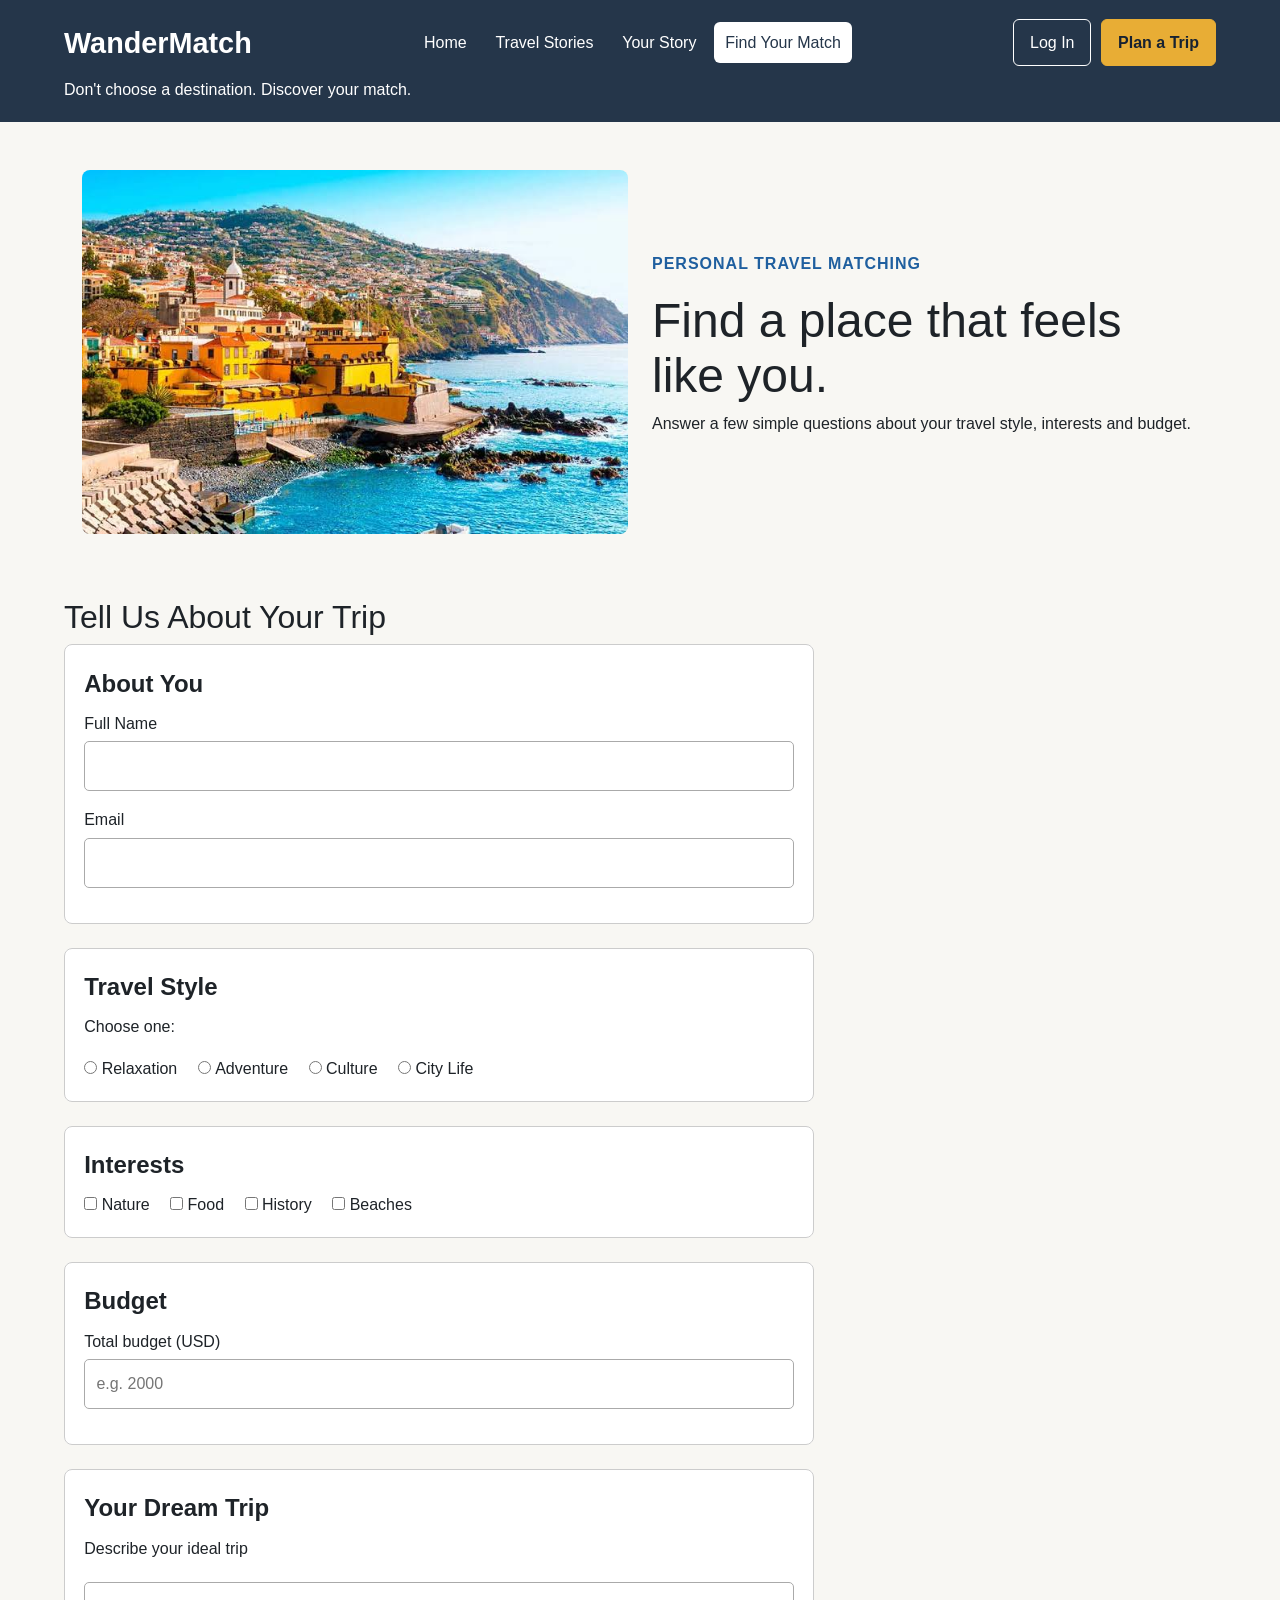
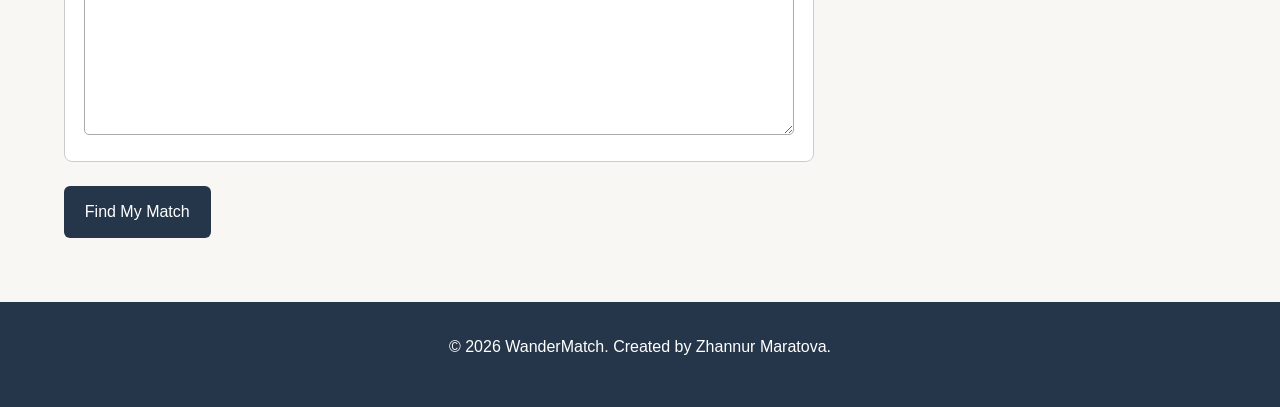
==== contact.html @ 3c4c65a4 "Add files via upload" ====
<!DOCTYPE html>
<html lang="en">
<head>
    <meta charset="UTF-8">
    <meta name="viewport" content="width=device-width, initial-scale=1.0">
    <title>WanderMatch | Find Your Match</title>
    <link href="https://cdn.jsdelivr.net/npm/bootstrap@5.3.8/dist/css/bootstrap.min.css" rel="stylesheet">
    <link rel="stylesheet" href="css/style.css">
</head>

<body>
    <header class="site-header">
        <div class="site-navbar">
            <a href="index.html" class="site-logo">WanderMatch</a>
            <nav class="site-links" aria-label="Main navigation">
                <a href="index.html">Home</a> <a href="stories.html">Travel Stories</a> <a href="match.html">Your Story</a> <a href="contact.html" class="active">Find Your Match</a>
            </nav>
            <div class="nav-actions">
                <button type="button">Log In</button>
                <button type="button" class="primary-button">Plan a Trip</button>
            </div>
        </div>
        
        <p class="tagline">Don't choose a destination. Discover your match.</p>
    </header>

    <main>
        <section class="survey-hero">
            <div class="container">
                <div class="row align-items-center g-4">

                    <div class="col-12 col-lg-6">
                        <img src="images/story-madeira.jpg"
                            class="img-fluid rounded-3"
                            alt="Madeira coast">
                    </div>

                    <div class="col-12 col-lg-6">
                        <p class="small-title">PERSONAL TRAVEL MATCHING</p>
                        <h1>Find a place that feels like you.</h1>
                        <p>
                            Answer a few simple questions about your travel style,
                            interests and budget.
                        </p>
                    </div>

                </div>
            </div>
        </section>

        <section>
            <h2>Tell Us About Your Trip</h2>

            <form action="#" method="post">
                <fieldset>
                    <legend>About You</legend>

                    <p>
                        <label for="full-name">Full Name</label>
                        <input type="text" id="full-name" name="full-name" required>
                    </p>

                    <p>
                        <label for="email">Email</label>
                        <input type="email" id="email" name="email" required>
                    </p>
                </fieldset>

                <fieldset>
                    <legend>Travel Style</legend>

                    <p>Choose one:</p>

                    <input type="radio" id="relaxation" name="travel-style" value="relaxation" required>
                    <label for="relaxation">Relaxation</label>

                    <input type="radio" id="adventure" name="travel-style" value="adventure">
                    <label for="adventure">Adventure</label>

                    <input type="radio" id="culture" name="travel-style" value="culture">
                    <label for="culture">Culture</label>

                    <input type="radio" id="city" name="travel-style" value="city">
                    <label for="city">City Life</label>
                </fieldset>

                <fieldset>
                    <legend>Interests</legend>

                    <input type="checkbox" id="nature" name="interests" value="nature">
                    <label for="nature">Nature</label>

                    <input type="checkbox" id="food" name="interests" value="food">
                    <label for="food">Food</label>

                    <input type="checkbox" id="history" name="interests" value="history">
                    <label for="history">History</label>

                    <input type="checkbox" id="beaches" name="interests" value="beaches">
                    <label for="beaches">Beaches</label>
                </fieldset>

                <fieldset>
                    <legend>Budget</legend>

                    <p>
                        <label for="budget">Total budget (USD)</label>
                        <input type="number" id="budget" name="budget" min="100" placeholder="e.g. 2000">
                    </p>
                </fieldset>

                <fieldset>
                    <legend>Your Dream Trip</legend>

                    <p>
                        <label for="dream-trip">Describe your ideal trip</label>
                    </p>

                    <textarea id="dream-trip" name="dream-trip" rows="5"></textarea>
                </fieldset>

                <button type="submit">Find My Match</button>
            </form>
        </section>
    </main>

    <footer>
        <p>&copy; 2026 WanderMatch. Created by Zhannur Maratova.</p>
    </footer>
    <script src="https://cdn.jsdelivr.net/npm/bootstrap@5.3.8/dist/js/bootstrap.bundle.min.js"></script>
</body>
</html>
---- css/style.css ----
* {
    box-sizing: border-box;
}

body {
    margin: 0;
    background-color: #f8f7f3;
    color: #1e2328;
    font-family: Arial, Helvetica, sans-serif;
    line-height: 1.6;
}
.nav-actions {
    display: flex;
    gap: 0.6rem;
    margin-left: auto;
}

.nav-actions button {
    padding: 0.6rem 1rem;
    border: 1px solid white;
    border-radius: 6px;
    background-color: transparent;
    color: white;
}

.nav-actions .primary-button,
.primary-button {
    background-color: #e8ad35;
    color: #172231;
    border-color: #e8ad35;
    font-weight: bold;
}

img {
    max-width: 100%;
    height: auto;
    display: block;
}

.site-header {
    background-color: #25364a;
    color: white;
    padding: 1.2rem 5%;
}

.site-navbar {
    display: flex;
    align-items: center;
    flex-wrap: wrap;
    gap: 1rem;
}

.site-logo {
    color: white;
    text-decoration: none;
    font-size: 1.8rem;
    font-weight: bold;
}

.site-links {
    display: flex;
    flex-wrap: wrap;
    gap: 0.4rem;
    margin-left: auto;
}

.site-links a {
    color: white;
    text-decoration: none;
    padding: 0.5rem 0.7rem;
    border-radius: 6px;
}

.site-links a:hover,
.site-links a.active {
    background-color: white;
    color: #25364a;
}

.tagline {
    margin: 0.7rem 0 0;
}

main {
    width: 90%;
    max-width: 1200px;
    margin: 0 auto;
}

section {
    margin: 4rem 0;
}

h1 {
    font-size: 3rem;
    line-height: 1.15;
}

h2 {
    font-size: 2rem;
}

h3 {
    font-size: 1.3rem;
}

.small-title {
    color: #1f5f9f;
    font-weight: bold;
    letter-spacing: 1px;
}

.main-button {
    display: inline-block;
    margin-top: 1rem;
    padding: 0.8rem 1.2rem;
    background-color: #25364a;
    color: white;
    text-decoration: none;
    border-radius: 6px;
}


.home-hero {
    display: flex;
    align-items: center;
    gap: 2rem;
}

.home-hero .hero-text,
.home-hero img {
    flex: 1;
}

.home-hero img {
    border-radius: 12px;
}

.steps {
    display: flex;
    flex-wrap: wrap;
    gap: 1rem;
}

.step-card {
    flex: 1 1 220px;
    padding: 1.2rem;
    background-color: white;
    border: 1px solid #dddddd;
    border-radius: 8px;
}

.step-card span {
    display: inline-block;
    padding: 0.4rem 0.7rem;
    background-color: #e8ad35;
    border-radius: 50%;
    font-weight: bold;
}

.accordion-button:not(.collapsed) {
    background-color: #eaf0f4;
    color: #25364a;
}

.stories {
    display: grid;
    grid-template-columns: 1fr;
    gap: 1rem;
}


.table-wrap {
    overflow-x: auto;
}

table {
    width: 100%;
    border-collapse: collapse;
    background-color: white;
}

caption {
    margin-bottom: 0.7rem;
    font-weight: bold;
}

th,
td {
    padding: 0.8rem;
    border: 1px solid #cccccc;
    text-align: left;
}

thead {
    background-color: #25364a;
    color: white;
}

.survey-hero {
    margin-top: 3rem;
}

form {
    max-width: 750px;
}

fieldset {
    margin-bottom: 1.5rem;
    padding: 1.2rem;
    background-color: white;
    border: 1px solid #cccccc;
    border-radius: 8px;
}

legend {
    font-weight: bold;
}

label {
    margin-right: 1rem;
}

input,
textarea,
button {
    font: inherit;
}

input[type="text"],
input[type="email"],
input[type="number"],
textarea {
    width: 100%;
    padding: 0.7rem;
    margin-top: 0.3rem;
    border: 1px solid #aaaaaa;
    border-radius: 5px;
}

form button {
    padding: 0.8rem 1.3rem;
    background-color: #25364a;
    color: white;
    border: none;
    border-radius: 6px;
    cursor: pointer;
}

footer {
    margin-top: 4rem;
    padding: 2rem 5%;
    background-color: #25364a;
    color: white;
    text-align: center;
}

@media (min-width: 768px) {
    .stories{
        grid-template-columns: repeat(2, 1fr);
    }
}

@media (min-width: 992px) {
    .stories{
        grid-template-columns: repeat(3, 1fr);
    }
}

@media (max-width: 767px) {
    .site-links {
        width: 100%;
        margin-left: 0;
    }

    .home-hero {
        flex-direction: column;
        align-items: flex-start;
    }

    h1 {
        font-size: 2.2rem;
    }

    section {
        margin: 3rem 0;
    }
}


.add-memory-button {
    display: inline-block;
    margin-top: 1rem;
    padding: 0.7rem 1rem;
    background-color: #e8ad35;
    color: #172231;
    text-decoration: none;
    border-radius: 6px;
    font-weight: bold;
}

.memory-cards {
    display: grid;
    grid-template-columns: 1fr;
    gap: 1rem;
}

.memory-card {
    background-color: white;
    border: 1px solid #dddddd;
    border-radius: 8px;
    overflow: hidden;
    display: flex;
    flex-direction: column;
}

.memory-card img {
    width: 100%;
    aspect-ratio: 16 / 10;
    object-fit: cover;
}

.memory-text {
    padding: 1rem;
    display: flex;
    flex-direction: column;
    flex: 1;
}

.memory-text h2 {
    margin-bottom: 0.3rem;
}

.memory-date {
    color: #657080;
    font-size: 0.9rem;
}

.memory-link {
    color: #1f5f9f;
    font-weight: bold;
    text-decoration: none;
    margin-top: auto;
}
.story-card {
    background-color: white;
    border: 1px solid #dddddd;
    border-radius: 8px;
    overflow: hidden;
}

.story-card img{
    width: 100%;
    aspect-ratio: 16 / 10;
    object-fit: cover;
}
.main-button:hover {
    opacity: 0.85;
}

.story-text{
    padding: 1rem;
}

@media (min-width: 768px) {
    .memory-cards {
        grid-template-columns: repeat(2, 1fr);
    }
}

@media (min-width: 992px) {
    .memory-cards {
        grid-template-columns: repeat(3, 1fr);
    }
}
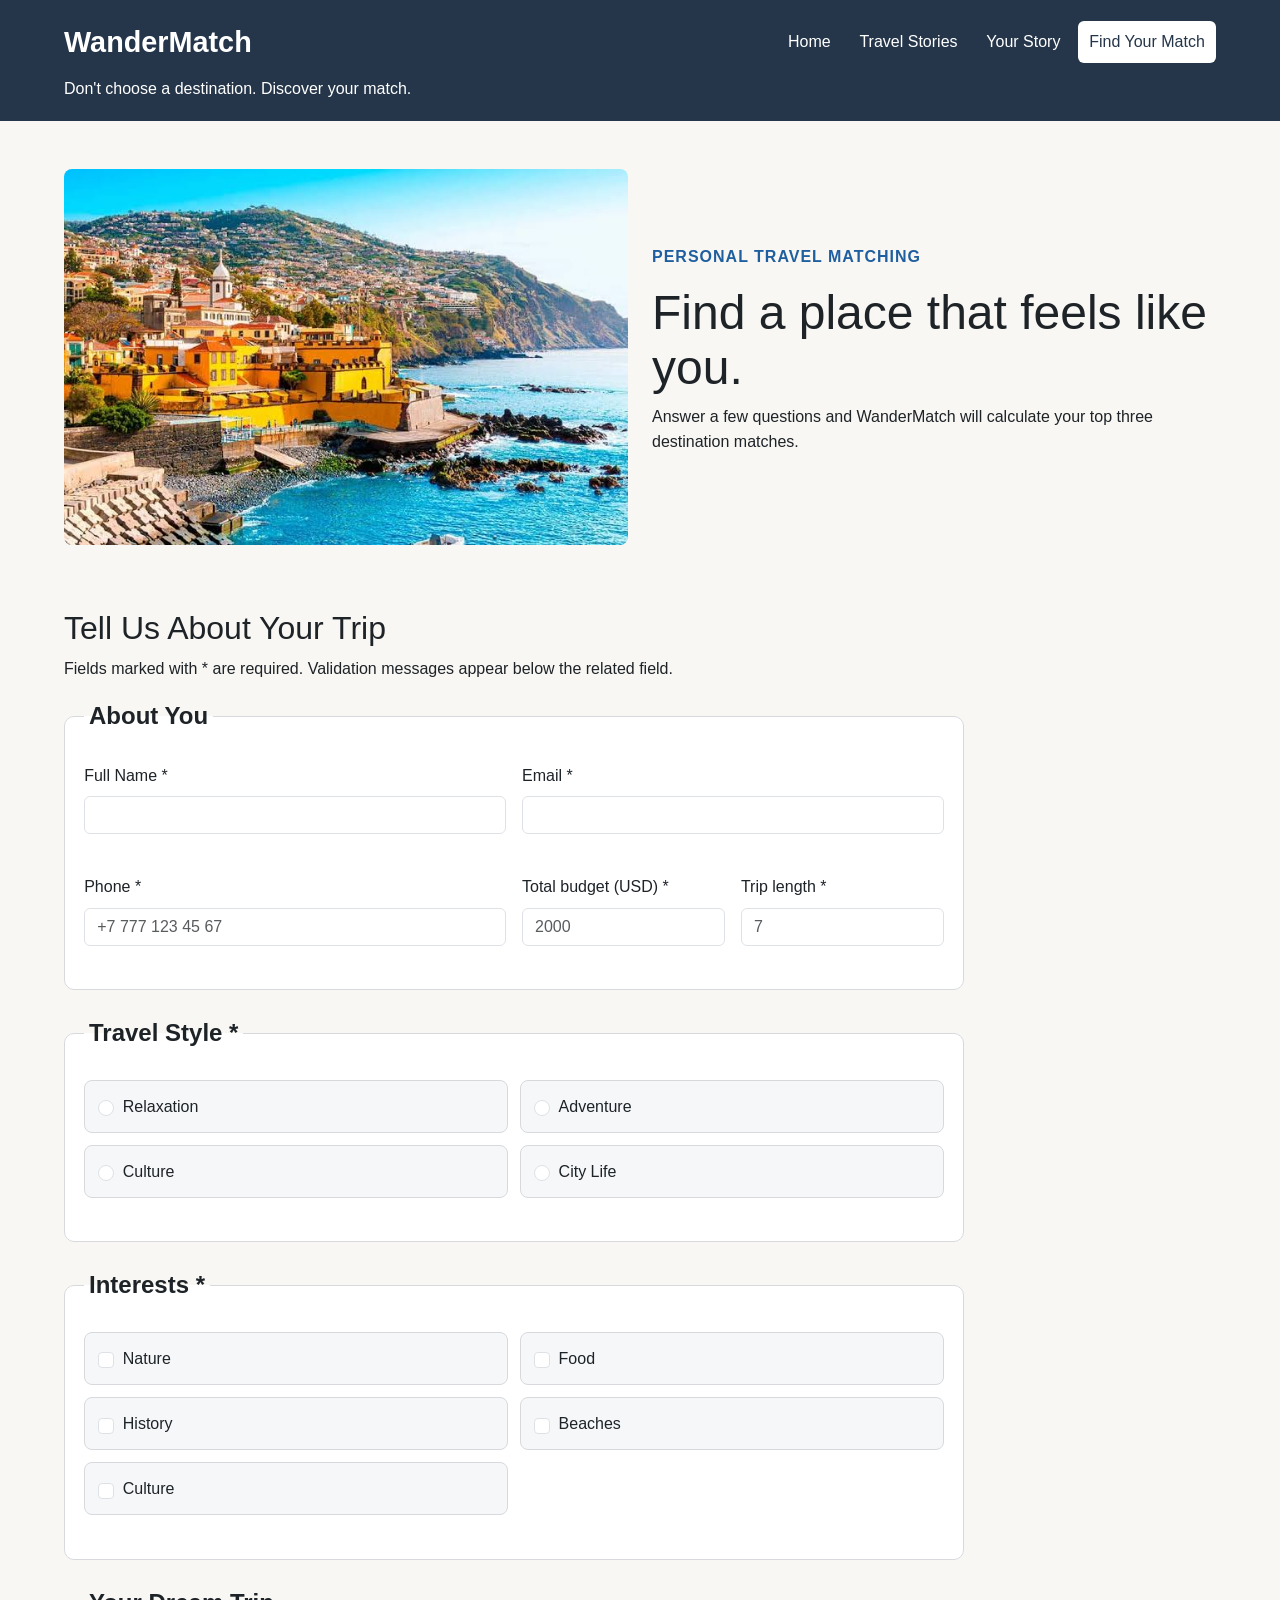
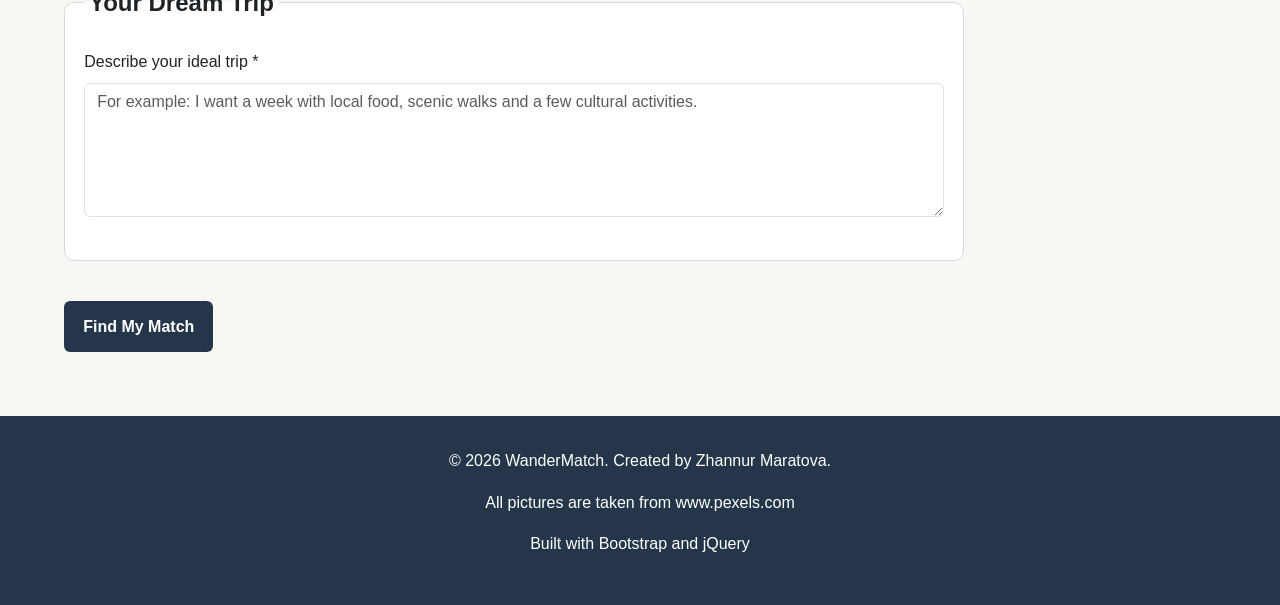
==== commit f7a4acf4: "Add Endterm interactive features" ====
--- a/contact.html
+++ b/contact.html
@@ -7,126 +7,122 @@
     <link href="https://cdn.jsdelivr.net/npm/bootstrap@5.3.8/dist/css/bootstrap.min.css" rel="stylesheet">
     <link rel="stylesheet" href="css/style.css">
 </head>
-
 <body>
+    <a class="skip-link" href="#mainContent">Skip to main content</a>
     <header class="site-header">
         <div class="site-navbar">
             <a href="index.html" class="site-logo">WanderMatch</a>
             <nav class="site-links" aria-label="Main navigation">
-                <a href="index.html">Home</a> <a href="stories.html">Travel Stories</a> <a href="match.html">Your Story</a> <a href="contact.html" class="active">Find Your Match</a>
+                <a href="index.html">Home</a>
+                <a href="stories.html">Travel Stories</a>
+                <a href="match.html">Your Story</a>
+                <a href="contact.html" class="active" aria-current="page">Find Your Match</a>
             </nav>
-            <div class="nav-actions">
-                <button type="button">Log In</button>
-                <button type="button" class="primary-button">Plan a Trip</button>
-            </div>
         </div>
-        
         <p class="tagline">Don't choose a destination. Discover your match.</p>
     </header>
 
-    <main>
-        <section class="survey-hero">
-            <div class="container">
-                <div class="row align-items-center g-4">
-
-                    <div class="col-12 col-lg-6">
-                        <img src="images/story-madeira.jpg"
-                            class="img-fluid rounded-3"
-                            alt="Madeira coast">
-                    </div>
-
-                    <div class="col-12 col-lg-6">
-                        <p class="small-title">PERSONAL TRAVEL MATCHING</p>
-                        <h1>Find a place that feels like you.</h1>
-                        <p>
-                            Answer a few simple questions about your travel style,
-                            interests and budget.
-                        </p>
-                    </div>
-
+    <main id="mainContent">
+        <section class="survey-hero container-fluid px-0">
+            <div class="row align-items-center g-4">
+                <div class="col-12 col-lg-6">
+                    <img src="images/story-madeira.jpg" class="img-fluid rounded-3" alt="Madeira coast and ocean">
+                </div>
+                <div class="col-12 col-lg-6">
+                    <p class="small-title">PERSONAL TRAVEL MATCHING</p>
+                    <h1>Find a place that feels like you.</h1>
+                    <p>Answer a few questions and WanderMatch will calculate your top three destination matches.</p>
                 </div>
             </div>
         </section>
 
         <section>
             <h2>Tell Us About Your Trip</h2>
+            <p>Fields marked with * are required. Validation messages appear below the related field.</p>
 
-            <form action="#" method="post">
+            <form id="matchForm" class="match-form" novalidate>
                 <fieldset>
                     <legend>About You</legend>
-
-                    <p>
-                        <label for="full-name">Full Name</label>
-                        <input type="text" id="full-name" name="full-name" required>
-                    </p>
-
-                    <p>
-                        <label for="email">Email</label>
-                        <input type="email" id="email" name="email" required>
-                    </p>
+                    <div class="row g-3">
+                        <div class="col-md-6">
+                            <label class="form-label" for="full-name">Full Name *</label>
+                            <input class="form-control" type="text" id="full-name" autocomplete="name" required>
+                            <div id="full-nameError" class="field-error" role="alert"></div>
+                        </div>
+                        <div class="col-md-6">
+                            <label class="form-label" for="email">Email *</label>
+                            <input class="form-control" type="email" id="email" autocomplete="email" required>
+                            <div id="emailError" class="field-error" role="alert"></div>
+                        </div>
+                        <div class="col-md-6">
+                            <label class="form-label" for="phone">Phone *</label>
+                            <input class="form-control" type="tel" id="phone" autocomplete="tel" placeholder="+7 777 123 45 67" required>
+                            <div id="phoneError" class="field-error" role="alert"></div>
+                        </div>
+                        <div class="col-md-3">
+                            <label class="form-label" for="budget">Total budget (USD) *</label>
+                            <input class="form-control" type="number" id="budget" min="300" max="15000" placeholder="2000" required>
+                            <div id="budgetError" class="field-error" role="alert"></div>
+                        </div>
+                        <div class="col-md-3">
+                            <label class="form-label" for="trip-days">Trip length *</label>
+                            <input class="form-control" type="number" id="trip-days" min="2" max="30" placeholder="7" required>
+                            <div id="trip-daysError" class="field-error" role="alert"></div>
+                        </div>
+                    </div>
                 </fieldset>
 
                 <fieldset>
-                    <legend>Travel Style</legend>
-
-                    <p>Choose one:</p>
-
-                    <input type="radio" id="relaxation" name="travel-style" value="relaxation" required>
-                    <label for="relaxation">Relaxation</label>
-
-                    <input type="radio" id="adventure" name="travel-style" value="adventure">
-                    <label for="adventure">Adventure</label>
-
-                    <input type="radio" id="culture" name="travel-style" value="culture">
-                    <label for="culture">Culture</label>
-
-                    <input type="radio" id="city" name="travel-style" value="city">
-                    <label for="city">City Life</label>
+                    <legend>Travel Style *</legend>
+                    <div class="choice-grid">
+                        <label class="choice-card"><input class="form-check-input" type="radio" name="travel-style" value="relaxation"> Relaxation</label>
+                        <label class="choice-card"><input class="form-check-input" type="radio" name="travel-style" value="adventure"> Adventure</label>
+                        <label class="choice-card"><input class="form-check-input" type="radio" name="travel-style" value="culture"> Culture</label>
+                        <label class="choice-card"><input class="form-check-input" type="radio" name="travel-style" value="city"> City Life</label>
+                    </div>
+                    <div id="styleError" class="field-error" role="alert"></div>
                 </fieldset>
 
                 <fieldset>
-                    <legend>Interests</legend>
-
-                    <input type="checkbox" id="nature" name="interests" value="nature">
-                    <label for="nature">Nature</label>
-
-                    <input type="checkbox" id="food" name="interests" value="food">
-                    <label for="food">Food</label>
-
-                    <input type="checkbox" id="history" name="interests" value="history">
-                    <label for="history">History</label>
-
-                    <input type="checkbox" id="beaches" name="interests" value="beaches">
-                    <label for="beaches">Beaches</label>
-                </fieldset>
-
-                <fieldset>
-                    <legend>Budget</legend>
-
-                    <p>
-                        <label for="budget">Total budget (USD)</label>
-                        <input type="number" id="budget" name="budget" min="100" placeholder="e.g. 2000">
-                    </p>
+                    <legend>Interests *</legend>
+                    <div class="choice-grid">
+                        <label class="choice-card"><input class="form-check-input" type="checkbox" name="interests" value="nature"> Nature</label>
+                        <label class="choice-card"><input class="form-check-input" type="checkbox" name="interests" value="food"> Food</label>
+                        <label class="choice-card"><input class="form-check-input" type="checkbox" name="interests" value="history"> History</label>
+                        <label class="choice-card"><input class="form-check-input" type="checkbox" name="interests" value="beaches"> Beaches</label>
+                        <label class="choice-card"><input class="form-check-input" type="checkbox" name="interests" value="culture"> Culture</label>
+                    </div>
+                    <div id="interestsError" class="field-error" role="alert"></div>
                 </fieldset>
 
                 <fieldset>
                     <legend>Your Dream Trip</legend>
-
-                    <p>
-                        <label for="dream-trip">Describe your ideal trip</label>
-                    </p>
-
-                    <textarea id="dream-trip" name="dream-trip" rows="5"></textarea>
+                    <label class="form-label" for="dream-trip">Describe your ideal trip *</label>
+                    <textarea class="form-control" id="dream-trip" rows="5" placeholder="For example: I want a week with local food, scenic walks and a few cultural activities." required></textarea>
+                    <div id="dream-tripError" class="field-error" role="alert"></div>
                 </fieldset>
 
-                <button type="submit">Find My Match</button>
+                <button class="main-form-button" type="submit">Find My Match</button>
+                <p id="formSuccess" class="success-message temporary-message" role="status"></p>
             </form>
+        </section>
+
+        <section id="matchResults" class="match-results" hidden aria-labelledby="matchResultsTitle">
+            <p class="small-title">YOUR RESULTS</p>
+            <h2 id="matchResultsTitle">Your top destination matches</h2>
+            <div id="matchResultList" class="match-result-list" aria-live="polite"></div>
         </section>
     </main>
 
     <footer>
         <p>&copy; 2026 WanderMatch. Created by Zhannur Maratova.</p>
+        <p> All pictures are taken from www.pexels.com</p>
+        <p> Built with Bootstrap and jQuery</p>
     </footer>
+    <script src="https://code.jquery.com/jquery-3.7.1.min.js"></script>
     <script src="https://cdn.jsdelivr.net/npm/bootstrap@5.3.8/dist/js/bootstrap.bundle.min.js"></script>
+    <script src="js/data.js"></script>
+    <script src="js/common.js"></script>
+    <script src="js/matcher.js"></script>
 </body>
 </html>
--- a/css/style.css
+++ b/css/style.css
@@ -1,375 +1,255 @@
-* {
-    box-sizing: border-box;
-}
+* { box-sizing: border-box; }
+
+:root {
+    --navy: #25364a;
+    --gold: #e8ad35;
+    --off-white: #f8f7f3;
+    --blue: #1f5f9f;
+    --text: #1e2328;
+    --muted: #657080;
+    --border: #d7d9dc;
+    --danger: #a62525;
+    --success: #176b43;
+}
+
+html { scroll-behavior: auto; }
 
 body {
     margin: 0;
-    background-color: #f8f7f3;
-    color: #1e2328;
+    background-color: var(--off-white);
+    color: var(--text);
     font-family: Arial, Helvetica, sans-serif;
     line-height: 1.6;
 }
-.nav-actions {
-    display: flex;
-    gap: 0.6rem;
-    margin-left: auto;
-}
-
-.nav-actions button {
-    padding: 0.6rem 1rem;
-    border: 1px solid white;
+
+img { max-width: 100%; height: auto; display: block; }
+button, input, textarea, select { font: inherit; }
+
+.skip-link {
+    position: absolute;
+    left: 1rem;
+    top: -4rem;
+    z-index: 1000;
+    padding: 0.7rem 1rem;
+    background: white;
+    color: var(--navy);
     border-radius: 6px;
-    background-color: transparent;
-    color: white;
-}
-
-.nav-actions .primary-button,
-.primary-button {
-    background-color: #e8ad35;
-    color: #172231;
-    border-color: #e8ad35;
-    font-weight: bold;
-}
-
-img {
-    max-width: 100%;
-    height: auto;
-    display: block;
-}
+}
+.skip-link:focus { top: 1rem; }
 
 .site-header {
-    background-color: #25364a;
+    background-color: var(--navy);
     color: white;
     padding: 1.2rem 5%;
 }
-
-.site-navbar {
-    display: flex;
-    align-items: center;
-    flex-wrap: wrap;
-    gap: 1rem;
-}
-
-.site-logo {
-    color: white;
+.site-navbar { display: flex; align-items: center; flex-wrap: wrap; gap: 1rem; }
+.site-logo { color: white; text-decoration: none; font-size: 1.8rem; font-weight: bold; }
+.site-links { display: flex; flex-wrap: wrap; gap: 0.4rem; margin-left: auto; }
+.site-links a { color: white; text-decoration: none; padding: 0.5rem 0.7rem; border-radius: 6px; }
+.site-links a:hover, .site-links a.active { background-color: white; color: var(--navy); }
+.tagline { margin: 0.7rem 0 0; }
+
+.main-button,
+.add-memory-button,
+.main-form-button,
+.details-button,
+.delete-memory-button {
+    border-radius: 6px;
     text-decoration: none;
-    font-size: 1.8rem;
-    font-weight: bold;
-}
-
-.site-links {
-    display: flex;
-    flex-wrap: wrap;
-    gap: 0.4rem;
-    margin-left: auto;
-}
-
-.site-links a {
-    color: white;
-    text-decoration: none;
-    padding: 0.5rem 0.7rem;
-    border-radius: 6px;
-}
-
-.site-links a:hover,
-.site-links a.active {
-    background-color: white;
-    color: #25364a;
-}
-
-.tagline {
-    margin: 0.7rem 0 0;
-}
-
-main {
-    width: 90%;
-    max-width: 1200px;
-    margin: 0 auto;
-}
-
-section {
-    margin: 4rem 0;
-}
-
-h1 {
-    font-size: 3rem;
-    line-height: 1.15;
-}
-
-h2 {
-    font-size: 2rem;
-}
-
-h3 {
-    font-size: 1.3rem;
-}
-
-.small-title {
-    color: #1f5f9f;
-    font-weight: bold;
-    letter-spacing: 1px;
-}
-
-.main-button {
+    cursor: pointer;
+}
+main { width: 90%; max-width: 1200px; margin: 0 auto; }
+section { margin: 4rem 0; }
+h1 { font-size: clamp(2.2rem, 5vw, 3rem); line-height: 1.15; }
+h2 { font-size: clamp(1.6rem, 4vw, 2rem); }
+h3 { font-size: 1.3rem; }
+.small-title { color: var(--blue); font-weight: bold; letter-spacing: 1px; }
+
+.main-button,
+.main-form-button {
     display: inline-block;
     margin-top: 1rem;
     padding: 0.8rem 1.2rem;
-    background-color: #25364a;
-    color: white;
-    text-decoration: none;
-    border-radius: 6px;
-}
-
-
-.home-hero {
-    display: flex;
-    align-items: center;
-    gap: 2rem;
-}
-
-.home-hero .hero-text,
-.home-hero img {
-    flex: 1;
-}
-
-.home-hero img {
-    border-radius: 12px;
-}
-
-.steps {
-    display: flex;
-    flex-wrap: wrap;
-    gap: 1rem;
-}
-
-.step-card {
-    flex: 1 1 220px;
-    padding: 1.2rem;
-    background-color: white;
-    border: 1px solid #dddddd;
-    border-radius: 8px;
-}
-
-.step-card span {
-    display: inline-block;
-    padding: 0.4rem 0.7rem;
-    background-color: #e8ad35;
-    border-radius: 50%;
-    font-weight: bold;
-}
-
-.accordion-button:not(.collapsed) {
-    background-color: #eaf0f4;
-    color: #25364a;
-}
-
-.stories {
-    display: grid;
-    grid-template-columns: 1fr;
-    gap: 1rem;
-}
-
-
-.table-wrap {
-    overflow-x: auto;
-}
-
-table {
-    width: 100%;
-    border-collapse: collapse;
-    background-color: white;
-}
-
-caption {
-    margin-bottom: 0.7rem;
-    font-weight: bold;
-}
-
-th,
-td {
-    padding: 0.8rem;
-    border: 1px solid #cccccc;
-    text-align: left;
-}
-
-thead {
-    background-color: #25364a;
-    color: white;
-}
-
-.survey-hero {
-    margin-top: 3rem;
-}
-
-form {
-    max-width: 750px;
-}
-
-fieldset {
-    margin-bottom: 1.5rem;
-    padding: 1.2rem;
-    background-color: white;
-    border: 1px solid #cccccc;
-    border-radius: 8px;
-}
-
-legend {
-    font-weight: bold;
-}
-
-label {
-    margin-right: 1rem;
-}
-
-input,
-textarea,
-button {
-    font: inherit;
-}
-
-input[type="text"],
-input[type="email"],
-input[type="number"],
-textarea {
-    width: 100%;
-    padding: 0.7rem;
-    margin-top: 0.3rem;
-    border: 1px solid #aaaaaa;
-    border-radius: 5px;
-}
-
-form button {
-    padding: 0.8rem 1.3rem;
-    background-color: #25364a;
+    background-color: var(--navy);
     color: white;
     border: none;
-    border-radius: 6px;
+    font-weight: 700;
+}
+.main-button:hover,
+.main-form-button:hover,
+.add-memory-button:hover { filter: brightness(0.92); }
+.home-hero {
+    display: grid;
+    grid-template-columns: 1fr 1fr;
+    align-items: center;
+    gap: 3rem;
+}
+
+.home-hero .hero-text {
+    min-width: 0;
+}
+
+.home-hero img {
+    width: 100%;
+    aspect-ratio: 3 / 2;
+    object-fit: cover;
+    border-radius: 12px;
+}
+.steps { display: flex; flex-wrap: wrap; gap: 1rem; }
+.step-card { flex: 1 1 220px; padding: 1.2rem; background: white; border: 1px solid var(--border); border-radius: 10px; }
+.step-card span { display: inline-block; padding: 0.4rem 0.7rem; background: var(--gold); border-radius: 50%; font-weight: bold; }
+.accordion-button:not(.collapsed) { background-color: #eaf0f4; color: var(--navy); }
+.explore-tools { display: flex; justify-content: space-between; align-items: end; gap: 2rem; padding: 1.5rem; background: white; border: 1px solid var(--border); border-radius: 12px; }
+.tool-grid { display: grid; grid-template-columns: repeat(3, minmax(160px, 1fr)); gap: 1rem; width: min(760px, 100%); }
+.tool-grid label { display: block; font-weight: 700; margin-bottom: 0.35rem; }
+.stories { display: grid; grid-template-columns: 1fr; gap: 1rem; }
+.story-card { background: white; border: 1px solid var(--border); border-radius: 10px; overflow: hidden; position: relative; transition: transform 180ms ease, box-shadow 180ms ease; }
+.story-card:hover { transform: translateY(-4px); box-shadow: 0 10px 24px rgba(37,54,74,0.13); }
+.story-card img { width: 100%; aspect-ratio: 16 / 10; object-fit: cover; }
+.story-text { padding: 1rem; }
+.destination-region, .destination-country { color: var(--muted); margin-bottom: 0.25rem; }
+.destination-meta { display: flex; justify-content: space-between; gap: 1rem; margin: 0.8rem 0; font-weight: 700; }
+.interest-line { color: var(--blue); }
+.details-button { padding: 0.55rem 0.85rem; border: 1px solid var(--navy); background: transparent; color: var(--navy); font-weight: 700; }
+.story-details { margin-top: 0.8rem; padding: 0.8rem; background: #f2f5f7; border-radius: 8px; }
+.empty-state { padding: 1rem; background: #fff4d5; border: 1px solid #e2c063; border-radius: 8px; }
+
+.add-memory-button { display: inline-block; margin-top: 1rem; padding: 0.7rem 1rem; background: var(--gold); color: #172231; border: none; font-weight: bold; }
+.memory-stats { margin-top: 1rem; color: var(--muted); font-weight: 700; }
+.memory-form-panel { padding: 1.5rem; background: white; border: 1px solid var(--border); border-radius: 10px; }
+.memory-cards { display: grid; grid-template-columns: 1fr; gap: 1rem; }
+.memory-card { background: white; border: 1px solid var(--border); border-radius: 10px; overflow: hidden; display: flex; flex-direction: column; transition: transform 180ms ease, box-shadow 180ms ease; }
+.memory-card:hover { transform: translateY(-4px); box-shadow: 0 10px 24px rgba(37,54,74,0.13); }
+.memory-card img { width: 100%; aspect-ratio: 16 / 10; object-fit: cover; }
+.memory-text { padding: 1rem; display: flex; flex-direction: column; flex: 1; }
+.memory-date { color: var(--muted); font-size: 0.9rem; }
+.memory-rating { font-weight: 700; color: var(--blue); }
+.delete-memory-button { align-self: flex-start; margin-top: auto; padding: 0.5rem 0.8rem; border: 1px solid var(--danger); color: var(--danger); background: white; }
+
+.optional-label { color: var(--muted); font-weight: 400; }
+.memory-photo-placeholder {
+    width: 100%;
+    aspect-ratio: 16 / 10;
+    display: grid;
+    place-items: center;
+    align-content: center;
+    gap: 0.45rem;
+    background: linear-gradient(145deg, #dceaf4, #f6edd2);
+    color: var(--navy);
+    text-align: center;
+}
+.memory-plane-icon { font-size: clamp(3rem, 8vw, 5rem); line-height: 1; transform: rotate(-8deg); }
+.memory-placeholder-text { font-weight: 800; letter-spacing: 0.04em; }
+
+.confirm-overlay[hidden] { display: none; }
+.confirm-overlay {
+    position: fixed;
+    inset: 0;
+    z-index: 2000;
+    display: grid;
+    place-items: center;
+    padding: 1rem;
+    background: rgba(18, 28, 39, 0.66);
+}
+.confirm-dialog {
+    width: min(480px, 100%);
+    margin: 0;
+    padding: 1.5rem;
+    background: white;
+    border-radius: 14px;
+    box-shadow: 0 18px 50px rgba(0, 0, 0, 0.28);
+}
+.confirm-dialog h2 { margin-top: 0.25rem; }
+.confirm-actions { display: flex; justify-content: flex-end; gap: 0.75rem; margin-top: 1.25rem; }
+.secondary-action-button,
+.danger-action-button {
+    padding: 0.7rem 1rem;
+    border-radius: 7px;
+    font-weight: 700;
     cursor: pointer;
 }
-
-footer {
-    margin-top: 4rem;
-    padding: 2rem 5%;
-    background-color: #25364a;
-    color: white;
-    text-align: center;
-}
+.secondary-action-button { border: 1px solid var(--border); background: white; color: var(--text); }
+.danger-action-button { border: 1px solid var(--danger); background: var(--danger); color: white; }
+.secondary-action-button:hover { background: #f1f3f5; }
+.danger-action-button:hover { filter: brightness(0.9); }
+
+.table-wrap { overflow-x: auto; }
+table { width: 100%; border-collapse: collapse; background: white; }
+caption { margin-bottom: 0.7rem; font-weight: bold; color: var(--text); }
+th, td { padding: 0.8rem; border: 1px solid #cccccc; text-align: left; }
+thead { background: var(--navy); color: white; }
+
+.survey-hero { margin-top: 3rem; }
+.match-form { max-width: 900px; }
+fieldset { margin-bottom: 1.5rem; padding: 1.2rem; background: white; border: 1px solid var(--border); border-radius: 10px; }
+legend { font-weight: bold; float: none; width: auto; padding: 0 0.3rem; }
+.choice-grid { display: grid; grid-template-columns: repeat(2, minmax(150px, 1fr)); gap: 0.75rem; }
+.choice-card { display: flex; align-items: center; gap: 0.55rem; padding: 0.8rem; background: #f6f7f8; border: 1px solid var(--border); border-radius: 8px; cursor: pointer; }
+.choice-card:hover { border-color: var(--blue); }
+.field-error { min-height: 1.2rem; margin-top: 0.3rem; color: var(--danger); font-size: 0.9rem; }
+.success-message { display: none; margin-top: 1rem; padding: 0.9rem; background: #e6f5ed; border: 1px solid #7ab495; color: var(--success); border-radius: 8px; }
+.form-control.is-invalid { border-color: var(--danger); background-image: none; }
+.match-results { padding: 2rem; background: #eef4f8; border-radius: 14px; }
+.match-result-list { display: grid; grid-template-columns: repeat(3, 1fr); gap: 1rem; }
+.match-card { background: white; border-radius: 10px; overflow: hidden; border: 1px solid var(--border); }
+.match-card img { width: 100%; aspect-ratio: 16 / 10; object-fit: cover; }
+.match-card-body { padding: 1rem; }
+.match-score { display: inline-block; padding: 0.35rem 0.65rem; background: var(--gold); border-radius: 999px; font-weight: 800; }
+.match-reason { color: var(--muted); }
+
+:focus-visible { outline: 3px solid #68a7e4; outline-offset: 3px; }
+
+footer { margin-top: 4rem; padding: 2rem 5%; background: var(--navy); color: white; text-align: center; }
 
 @media (min-width: 768px) {
-    .stories{
-        grid-template-columns: repeat(2, 1fr);
+    .stories, .memory-cards { grid-template-columns: repeat(2, 1fr); }
+}
+
+@media (min-width: 992px) {
+    .stories, .memory-cards { grid-template-columns: repeat(3, 1fr); }
+}
+
+@media (max-width: 900px) {
+    .explore-tools { align-items: stretch; flex-direction: column; }
+    .tool-grid { grid-template-columns: 1fr; }
+    .match-result-list { grid-template-columns: 1fr; }
+}
+
+@media (max-width: 767px) {
+    .site-navbar { align-items: flex-start; }
+    .site-links { width: 100%; margin-left: 0; }
+    .site-links a { flex: 1 1 45%; }
+    .home-hero {
+        grid-template-columns: 1fr;
+        gap: 1.5rem;
     }
-}
-
-@media (min-width: 992px) {
-    .stories{
-        grid-template-columns: repeat(3, 1fr);
+
+    .home-hero img {
+        width: 100%;
     }
-}
-
-@media (max-width: 767px) {
-    .site-links {
-        width: 100%;
-        margin-left: 0;
-    }
-
-    .home-hero {
-        flex-direction: column;
-        align-items: flex-start;
-    }
-
-    h1 {
-        font-size: 2.2rem;
-    }
-
-    section {
-        margin: 3rem 0;
-    }
-}
-
-
-.add-memory-button {
-    display: inline-block;
-    margin-top: 1rem;
-    padding: 0.7rem 1rem;
-    background-color: #e8ad35;
-    color: #172231;
-    text-decoration: none;
-    border-radius: 6px;
-    font-weight: bold;
-}
-
-.memory-cards {
-    display: grid;
-    grid-template-columns: 1fr;
-    gap: 1rem;
-}
-
-.memory-card {
-    background-color: white;
-    border: 1px solid #dddddd;
-    border-radius: 8px;
+ .feature-highlight { flex-direction: column; align-items: flex-start; }
+    .choice-grid { grid-template-columns: 1fr; }
+    section { margin: 3rem 0; }
+}
+
+@media (max-width: 420px) {
+    main { width: 92%; }
+    .site-header { padding-inline: 4%; }
+    .site-logo { font-size: 1.55rem; }
+    .site-links a { flex-basis: 100%; }
+    fieldset, .explore-tools, .match-results { padding: 1rem; }
+}
+
+.hero-image {
+    width: 100%;
+    aspect-ratio: 16 / 9;
     overflow: hidden;
-    display: flex;
-    flex-direction: column;
-}
-
-.memory-card img {
-    width: 100%;
-    aspect-ratio: 16 / 10;
+    border-radius: 20px;
+}
+
+.hero-image img {
+    width: 100%;
+    height: 100%;
     object-fit: cover;
-}
-
-.memory-text {
-    padding: 1rem;
-    display: flex;
-    flex-direction: column;
-    flex: 1;
-}
-
-.memory-text h2 {
-    margin-bottom: 0.3rem;
-}
-
-.memory-date {
-    color: #657080;
-    font-size: 0.9rem;
-}
-
-.memory-link {
-    color: #1f5f9f;
-    font-weight: bold;
-    text-decoration: none;
-    margin-top: auto;
-}
-.story-card {
-    background-color: white;
-    border: 1px solid #dddddd;
-    border-radius: 8px;
-    overflow: hidden;
-}
-
-.story-card img{
-    width: 100%;
-    aspect-ratio: 16 / 10;
-    object-fit: cover;
-}
-.main-button:hover {
-    opacity: 0.85;
-}
-
-.story-text{
-    padding: 1rem;
-}
-
-@media (min-width: 768px) {
-    .memory-cards {
-        grid-template-columns: repeat(2, 1fr);
-    }
-}
-
-@media (min-width: 992px) {
-    .memory-cards {
-        grid-template-columns: repeat(3, 1fr);
-    }
-}
+    display: block;
+}
